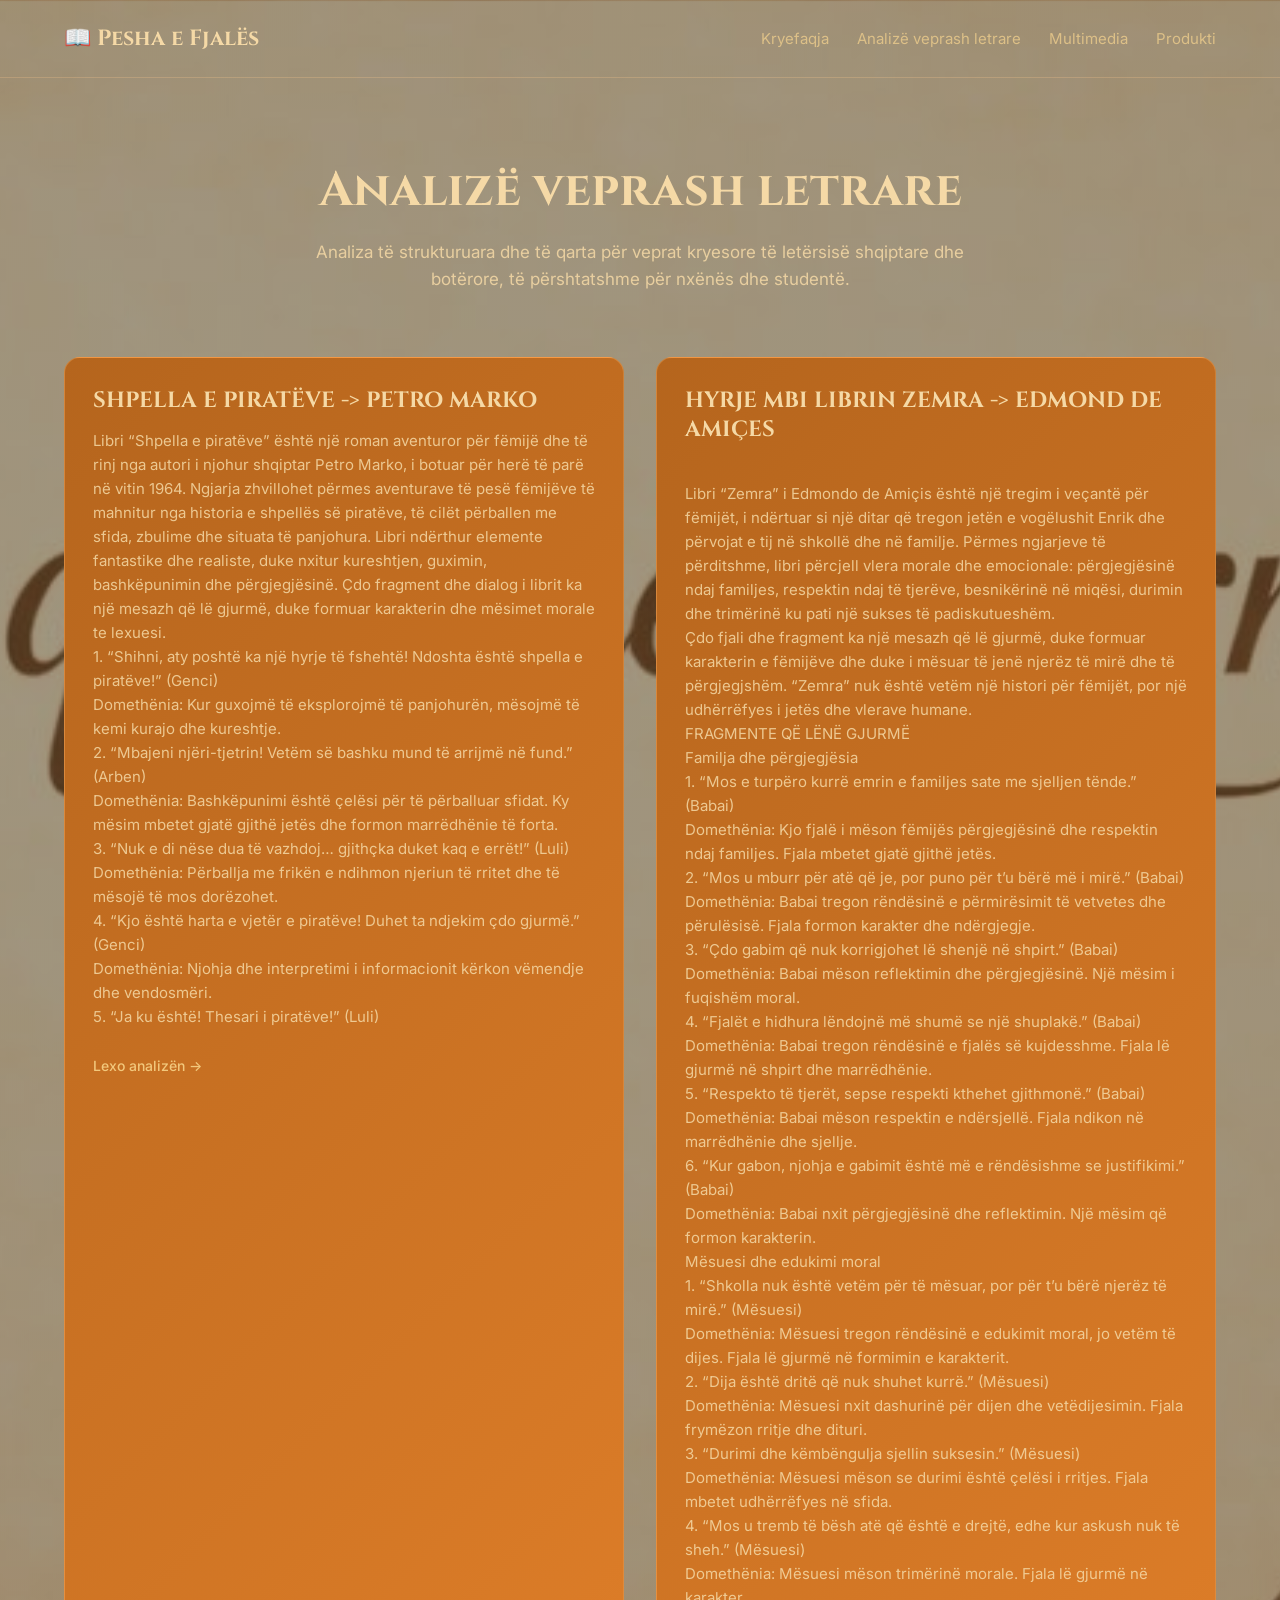
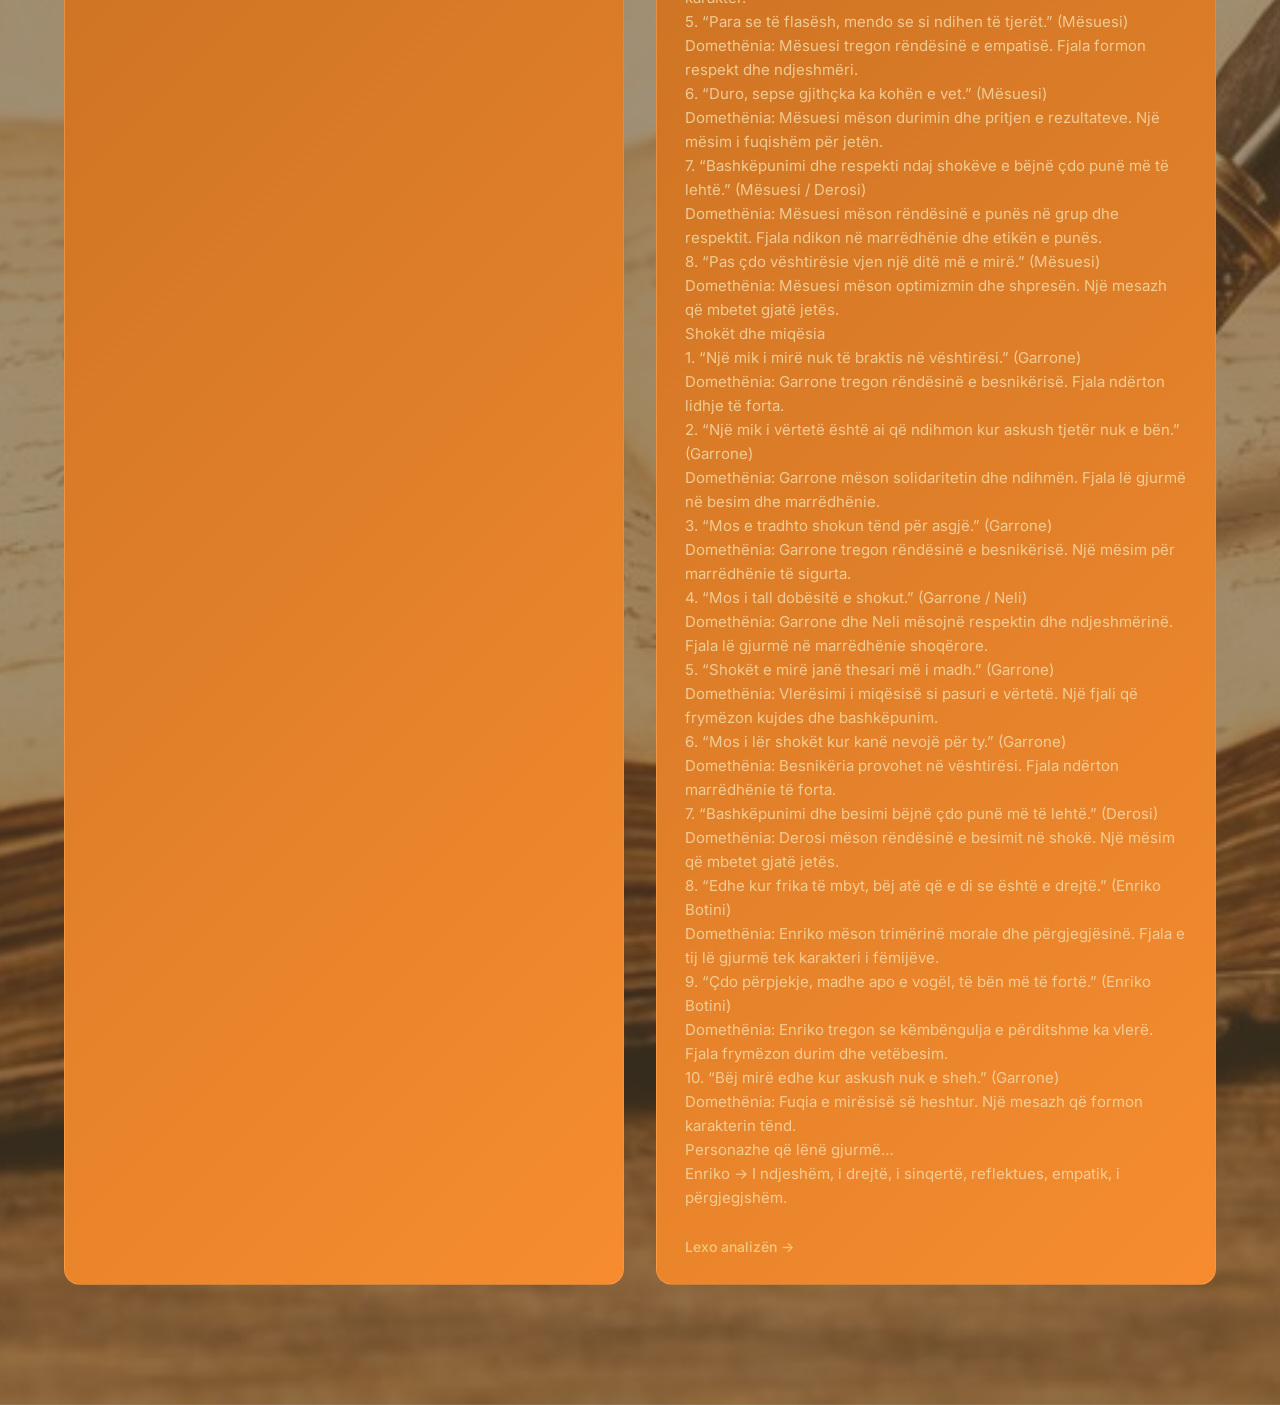
==== alv.html @ 5b31525b "Added Files" ====
<!DOCTYPE html>
<html lang="sq">
<head>
  <meta charset="UTF-8" />
  <meta name="viewport" content="width=device-width, initial-scale=1.0" />
  <title>Pesha e Fjalës – Analizë veprash letrare</title>

  <!-- Fonts -->
  <link href="https://fonts.googleapis.com/css2?family=Cinzel:wght@500;700&family=Inter:wght@300;400;500&display=swap" rel="stylesheet">

  <style>
    * {
      margin: 0;
      padding: 0;
      box-sizing: border-box;
    }

    body {
      font-family: Inter, sans-serif;
      color: #f5d9a6;
        background:
          linear-gradient(rgba(91, 76, 49, 0.578), rgba(91, 76, 49, 0.578)),
          url("WhatsApp\ Image\ 2026-04-01\ at\ 10.47.41\ PM.jpeg");

      background-size: cover;
      background-position: center;
      min-height: 100vh;
    }

    /* ===== NAVBAR ===== */
    header {
      display: flex;
      justify-content: space-between;
      align-items: center;
      padding: 24px 64px;
      border-bottom: 1px solid rgba(255, 200, 140, 0.25);
    }

    .logo {
      font-family: Cinzel, serif;
      font-size: 22px;
      font-weight: 700;
      display: flex;
      align-items: center;
      gap: 10px;
    }

    nav {
      display: flex;
      gap: 28px;
    }

    nav a {
      text-decoration: none;
      color: #e8c98b;
      font-size: 15px;
      opacity: 0.85;
    }

    nav a:hover {
      opacity: 1;
    }

    /* ===== PAGE CONTENT ===== */
    .analysis-page {
      padding: 80px 64px 120px;
    }

    .analysis-header {
      max-width: 720px;
      margin: 0 auto 64px;
      text-align: center;
    }

    .analysis-header h1 {
      font-family: Cinzel, serif;
      font-size: 48px;
      margin-bottom: 16px;
    }

    .analysis-header p {
      font-size: 17px;
      line-height: 1.6;
      opacity: 0.85;
    }

    /* ===== GRID ===== */
    .analysis-grid {
      display: grid;
      grid-template-columns: repeat(auto-fit, minmax(420px, 1fr));
      gap: 32px;
      max-width: 1600px;
      margin: 0 auto;
    }

    /* ===== CARD ===== */
    .analysis-card {
      background:linear-gradient(135deg,#b5651d,#f68c2f);
      border: 1px solid rgba(255, 190, 120, 0.3);
      border-radius: 16px;
      padding: 28px;
      transition: transform 0.25s ease, border-color 0.25s ease;
      cursor: pointer;
    }

    .analysis-card:hover {
      transform: translateY(-6px);
      border-color: rgba(255, 190, 120, 0.6);
    }

    .analysis-card h3 {
      font-family: Cinzel, serif;
      font-size: 22px;
      margin-bottom: 14px;
    }

    .analysis-card p {
      font-size: 15px;
      line-height: 1.6;
      opacity: 0.85;
      margin-bottom: 20px;
    }

    .analysis-card span {
      font-size: 14px;
      font-weight: 500;
      color: #f2c87c;
    }

    .full-analysis {
      max-height: 0;
      overflow: hidden;
      transition: max-height 0.4s ease, opacity 0.3s ease;
      opacity: 0;
    }

    .analysis-card.expanded .full-analysis {
      max-height: 650px;
      opacity: 1;
    }

    .read-more {
      cursor: pointer;
      display: inline-block;
      margin-top: 8px;
    }


    @media (max-width: 1024px) {
  .analysis-page {
    padding: 60px 32px 100px;
  }

  header {
    padding: 18px 30px;
  }

  .analysis-grid {
    grid-template-columns: 1fr;
  }
}

@media (max-width: 768px) {

  header {
    flex-direction: column;
    gap: 16px;
    align-items: flex-start;
  }

  nav {
    flex-wrap: wrap;
    gap: 12px;
  }

  .analysis-page {
    padding: 50px 20px 90px;
  }

  .analysis-header h1 {
    font-size: 40px;
  }

  .analysis-card {
    padding: 22px;
  }
}

@media (max-width: 480px) {

  .analysis-header h1 {
    font-size: 32px;
  }

  .analysis-header p {
    font-size: 15px;
  }

  .analysis-card h3 {
    font-size: 18px;
  }

  .analysis-card p {
    font-size: 14px;
  }

  .analysis-card {
    padding: 18px;
  }

  .read-more {
    font-size: 13px;
  }
}

.analysis-card.expanded {
  border-color: rgba(255, 200, 140, 0.8);
}

  </style>
</head>


<body>

  <!-- NAVBAR -->
  <header>
    <div class="logo">📖 Pesha e Fjalës</div>
    <nav>
    <a href="index.html">Kryefaqja</a>
    <a href="alv.html">Analizë veprash letrare</a>
    <a href="rstk.html">Multimedia</a>
    <a href="njtprgj.html">Produkti</a>
    </nav>
  </header>

  <!-- PAGE CONTENT -->
  <section class="analysis-page">

    <div class="analysis-header">
      <h1>Analizë veprash letrare</h1>
      <p>
        Analiza të strukturuara dhe të qarta për veprat kryesore të letërsisë
        shqiptare dhe botërore, të përshtatshme për nxënës dhe studentë.
      </p>
    </div>

    <div class="analysis-grid">

      <div class="analysis-card">
        <h3>SHPELLA E PIRATËVE  ->  PETRO MARKO</h3>

        <p class="preview">
                      Libri “Shpella e piratëve” është një roman aventuror për fëmijë dhe të rinj nga autori i njohur shqiptar Petro Marko, i botuar për herë të parë në vitin 1964. Ngjarja zhvillohet përmes aventurave të pesë fëmijëve të mahnitur nga historia e shpellës së piratëve, të cilët përballen me sfida, zbulime dhe situata të panjohura. Libri ndërthur elemente fantastike dhe realiste, duke nxitur kureshtjen, guximin, bashkëpunimin dhe përgjegjësinë. Çdo fragment dhe dialog i librit ka një mesazh që lë gjurmë, duke formuar karakterin dhe mësimet morale te lexuesi.
<br>1. “Shihni, aty poshtë ka një hyrje të fshehtë! Ndoshta është shpella e piratëve!” (Genci)
<br>Domethënia: Kur guxojmë të eksplorojmë të panjohurën, mësojmë të kemi kurajo dhe kureshtje. 
<br>2. “Mbajeni njëri-tjetrin! Vetëm së bashku mund të arrijmë në fund.” (Arben)
<br>Domethënia: Bashkëpunimi është çelësi për të përballuar sfidat. Ky mësim mbetet gjatë gjithë jetës dhe formon marrëdhënie të forta.
<br>3. “Nuk e di nëse dua të vazhdoj… gjithçka duket kaq e errët!” (Luli)
<br>Domethënia: Përballja me frikën e ndihmon njeriun të rritet dhe të mësojë të mos dorëzohet.                                                                                                                                                                                     
<br>4. “Kjo është harta e vjetër e piratëve! Duhet ta ndjekim çdo gjurmë.” (Genci)
<br>Domethënia: Njohja dhe interpretimi i informacionit kërkon vëmendje dhe vendosmëri. 
<br>5. “Ja ku është! Thesari i piratëve!” (Luli)

        </p>

        <!-- PJESA E FSHEHUR -->
        <div class="full-analysis">
          <p>

<br>Domethënia: Përpjekja dhe këmbëngulja shpërblehen. Ky fragment nxit durim dhe këmbëngulje për të arritur qëllimet.
<br>6.“Nëse nuk do kishim lexuar mirë hartenë, mund të kishim humbur.” (Genci)
<br>Domethënia: Gabimet janë pjesë e mësimit. Reflektimi mbi to i bën fëmijët më të kujdesshëm dhe më të mençur.
<br>7.“Mos e lër Lulin pas, edhe pse ecim ngadalë.” (Arben)
<br>Domethënia: Kujdesi për të tjerët dhe solidariteti krijojnë besim dhe lidhje të forta në grup.
<br>8. “Nuk ka rëndësi sa e vështirë duket, duhet të vazhdojmë.” (Genci)
<br>Domethënia: Kurajo dhe vendosmëri janë mësime që mbeten gjatë jetës dhe ndihmojnë për të përballuar çdo sfidë.
<br>9. “Edhe pse u trembëm, jemi më të fortë së bashku!” (Arben)
<br>Domethënia: Sfida forcon bashkëpunimin dhe miqësinë. Fjala nxit unitet dhe besim tek grupi.

          </p>
        </div>

        <span class="read-more">Lexo analizën →</span>
      </div>


      <div class="analysis-card">
        <h3>HYRJE MBI LIBRIN ZEMRA -> EDMOND DE AMIÇES</h3>

        <p class="preview">
<br>Libri “Zemra” i Edmondo de Amiçis është një tregim i veçantë për fëmijët, i ndërtuar si një ditar që tregon jetën e vogëlushit Enrik dhe përvojat e tij në shkollë dhe në familje. Përmes ngjarjeve të përditshme, libri përcjell vlera morale dhe emocionale: përgjegjësinë ndaj familjes, respektin ndaj të tjerëve, besnikërinë në miqësi, durimin dhe trimërinë ku pati një sukses të padiskutueshëm.
<br>Çdo fjali dhe fragment ka një mesazh që lë gjurmë, duke formuar karakterin e fëmijëve dhe duke i mësuar të jenë njerëz të mirë dhe të përgjegjshëm. “Zemra” nuk është vetëm një histori për fëmijët, por një udhërrëfyes i jetës dhe vlerave humane.
<br> FRAGMENTE QË LËNË GJURMË
<br>Familja dhe përgjegjësia
<br>1. “Mos e turpëro kurrë emrin e familjes sate me sjelljen tënde.” (Babai)
<br>Domethënia: Kjo fjalë i mëson fëmijës përgjegjësinë dhe respektin ndaj familjes. Fjala mbetet gjatë gjithë jetës.
<br>2. “Mos u mburr për atë që je, por puno për t’u bërë më i mirë.” (Babai)
<br>Domethënia: Babai tregon rëndësinë e përmirësimit të vetvetes dhe përulësisë. Fjala formon karakter dhe ndërgjegje.
<br>3. “Çdo gabim që nuk korrigjohet lë shenjë në shpirt.” (Babai)
<br>Domethënia: Babai mëson reflektimin dhe përgjegjësinë. Një mësim i fuqishëm moral.
<br>4. “Fjalët e hidhura lëndojnë më shumë se një shuplakë.” (Babai)
<br>Domethënia: Babai tregon rëndësinë e fjalës së kujdesshme. Fjala lë gjurmë në shpirt dhe marrëdhënie.
<br>5. “Respekto të tjerët, sepse respekti kthehet gjithmonë.” (Babai)
<br>Domethënia: Babai mëson respektin e ndërsjellë. Fjala ndikon në marrëdhënie dhe sjellje.
<br>6. “Kur gabon, njohja e gabimit është më e rëndësishme se justifikimi.” (Babai)
<br>Domethënia: Babai nxit përgjegjësinë dhe reflektimin. Një mësim që formon karakterin.
<br> Mësuesi dhe edukimi moral

<br>1. “Shkolla nuk është vetëm për të mësuar, por për t’u bërë njerëz të mirë.” (Mësuesi)
<br>Domethënia: Mësuesi tregon rëndësinë e edukimit moral, jo vetëm të dijes. Fjala lë gjurmë në formimin e karakterit.
<br>2. “Dija është dritë që nuk shuhet kurrë.” (Mësuesi)
<br>Domethënia: Mësuesi nxit dashurinë për dijen dhe vetëdijesimin. Fjala frymëzon rritje dhe dituri.
<br>3. “Durimi dhe këmbëngulja sjellin suksesin.” (Mësuesi)
<br>Domethënia: Mësuesi mëson se durimi është çelësi i rritjes. Fjala mbetet udhërrëfyes në sfida.
<br>4. “Mos u tremb të bësh atë që është e drejtë, edhe kur askush nuk të sheh.” (Mësuesi)
<br>Domethënia: Mësuesi mëson trimërinë morale. Fjala lë gjurmë në karakter.
<br>5. “Para se të flasësh, mendo se si ndihen të tjerët.” (Mësuesi)
<br>Domethënia: Mësuesi tregon rëndësinë e empatisë. Fjala formon respekt dhe ndjeshmëri.
<br>6. “Duro, sepse gjithçka ka kohën e vet.” (Mësuesi)
<br>Domethënia: Mësuesi mëson durimin dhe pritjen e rezultateve. Një mësim i fuqishëm për jetën.
<br>7. “Bashkëpunimi dhe respekti ndaj shokëve e bëjnë çdo punë më të lehtë.” (Mësuesi / Derosi)
<br>Domethënia: Mësuesi mëson rëndësinë e punës në grup dhe respektit. Fjala ndikon në marrëdhënie dhe etikën e punës.
<br>8. “Pas çdo vështirësie vjen një ditë më e mirë.” (Mësuesi)
<br>Domethënia: Mësuesi mëson optimizmin dhe shpresën. Një mesazh që mbetet gjatë jetës. 
<br>Shokët dhe miqësia
<br>1. “Një mik i mirë nuk të braktis në vështirësi.” (Garrone)
<br>Domethënia: Garrone tregon rëndësinë e besnikërisë. Fjala ndërton lidhje të forta.
<br>2. “Një mik i vërtetë është ai që ndihmon kur askush tjetër nuk e bën.” (Garrone)
<br>Domethënia: Garrone mëson solidaritetin dhe ndihmën. Fjala lë gjurmë në besim dhe marrëdhënie.
<br>3. “Mos e tradhto shokun tënd për asgjë.” (Garrone)
<br>Domethënia: Garrone tregon rëndësinë e besnikërisë. Një mësim për marrëdhënie të sigurta.
<br>4. “Mos i tall dobësitë e shokut.” (Garrone / Neli)
<br>Domethënia: Garrone dhe Neli mësojnë respektin dhe ndjeshmërinë. Fjala lë gjurmë në marrëdhënie shoqërore.
<br>5. “Shokët e mirë janë thesari më i madh.” (Garrone)
<br>Domethënia: Vlerësimi i miqësisë si pasuri e vërtetë. Një fjali që frymëzon kujdes dhe bashkëpunim.
<br>6. “Mos i lër shokët kur kanë nevojë për ty.” (Garrone)
<br>Domethënia: Besnikëria provohet në vështirësi. Fjala ndërton marrëdhënie të forta.
<br>7. “Bashkëpunimi dhe besimi bëjnë çdo punë më të lehtë.” (Derosi)
<br>Domethënia: Derosi mëson rëndësinë e besimit në shokë. Një mësim që mbetet gjatë jetës.
<br>8. “Edhe kur frika të mbyt, bëj atë që e di se është e drejtë.” (Enriko Botini)
<br>Domethënia: Enriko mëson trimërinë morale dhe përgjegjësinë. Fjala e tij lë gjurmë tek karakteri i fëmijëve.
<br>9. “Çdo përpjekje, madhe apo e vogël, të bën më të fortë.” (Enriko Botini)
<br>Domethënia: Enriko tregon se këmbëngulja e përditshme ka vlerë. Fjala frymëzon durim dhe vetëbesim.
<br>10. “Bëj mirë edhe kur askush nuk e sheh.” (Garrone)
<br>Domethënia: Fuqia e mirësisë së heshtur. Një mesazh që formon karakterin tënd.
<br>Personazhe që lënë gjurmë…
<br> Enriko ->  I ndjeshëm, i drejtë, i sinqertë, reflektues, empatik, i përgjegjshëm.

        </p>

        <!-- PJESA E FSHEHUR -->
        <div class="full-analysis">
          <p>

<br>Mesazhi: Të jesh i mirë dhe i ndershëm është forca më e madhe. Të reflektosh mbi veprimet e tua të bën njeri më të mirë.
<br> Mësuesi ->  I drejtë, i përkushtuar, i duruar, i dashur, edukues, autoritar pozitiv.
<br>Mesazhi: Mësuesi formon si mendjen, ashtu edhe karakterin. Drejtësia dhe përkushtimi fitojnë respekt.
<br> Garrone ->  I fortë, zemërmirë, i guximshëm, mbrojtës, i drejtë, besnik.
<br>Mesazhi: Forca e vërtetë qëndron në mbrojtjen e të dobëtit. Mirësia është shenjë force.
<br>Derosi -> Ozgjuar, punëtor, i disiplinuar, i përkushtuar, i përulur, shembullor.
<br>Mesazhi: Suksesi arrihet me punë dhe përkushtim. Dija duhet të shoqërohet me përulësi.
<br> Koreti ->  Punëtor, i ndershëm, i përgjegjshëm, këmbëngulës, i thjeshtë, i fortë shpirtërisht.
<br>Mesazhi: Puna është vlerë dhe dinjitet. Sakrifica të bën më të fortë.
<br> Prekosi ->  I turpshëm, i ndjeshëm, i duruar, i mirë, i përvuajtur, i përkushtuar.
<br>Mesazhi: Mos gjyko nga pamja apo gjendja. Edhe në vështirësi mund të mbetesh i mirë.
<br> Neli ->  I ndjeshëm, i pasigurt, i mirë, i qetë, i turpshëm, i brishtë.
<br>Mesazhi: Duhet të tregojmë empati dhe mirësi.Dobësia fizike nuk përcakton vlerën e njeriut. 
<br>Franti  -> I pabindur, i ashpër, i pandjeshëm, rebel, provokues, negativ.
<br>Mesazhi: Sjellja e keqe të çon në izolim. Mungesa e vlerave dëmton veten dhe të tjerët.
<br> Stardi  ->    Këmbëngulës, punëtor, i disiplinuar, i vendosur, serioz, i palodhur.
<br>Mesazhi: Me vullnet arrihet gjithçka. Përpjekja është çelësi i suksesit.



          </p>
        </div>

        <span class="read-more">Lexo analizën →</span>
      
  </section>

</body>
<script>
  document.querySelectorAll(".read-more").forEach(button => {
    button.addEventListener("click", () => {
      const card = button.closest(".analysis-card");
      card.classList.toggle("expanded");

      button.textContent = card.classList.contains("expanded")
        ? "Mbyll analizën ←"
        : "Lexo analizën →";
    });
  });
</script>
</html>
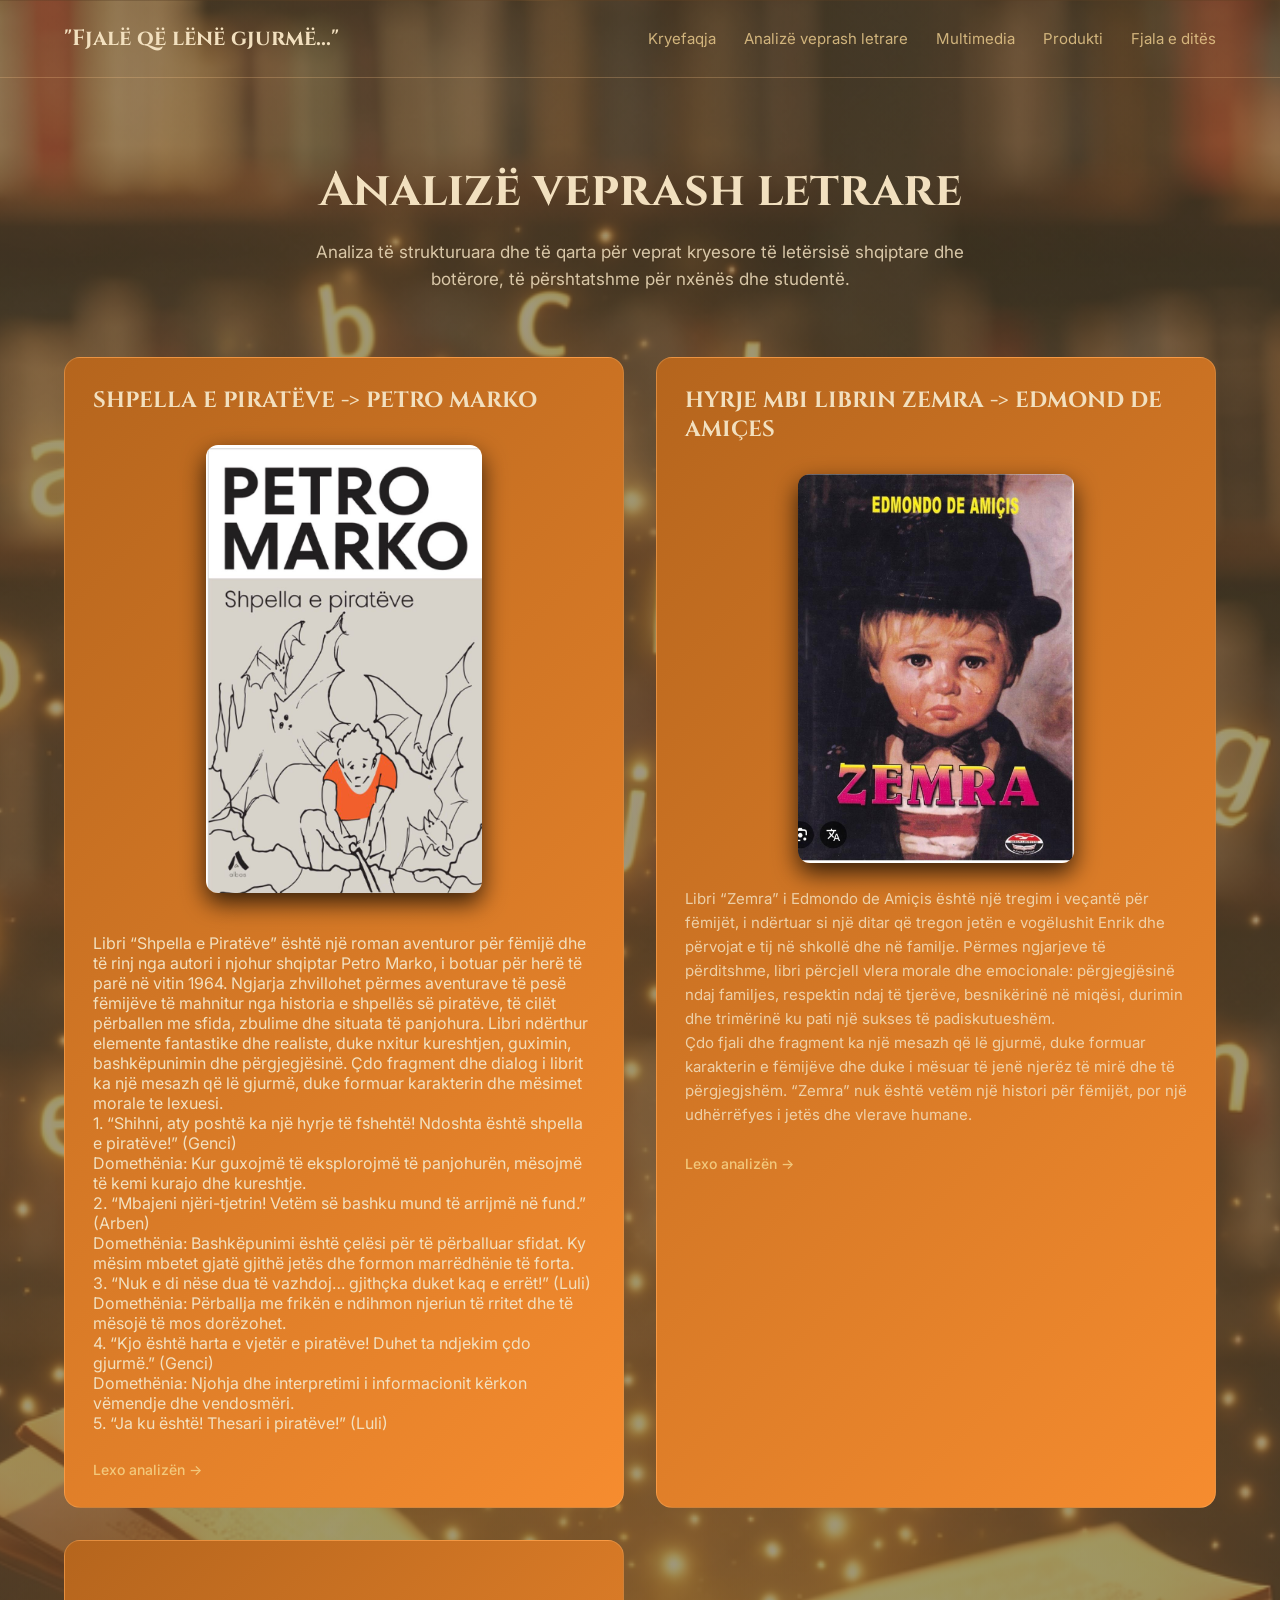
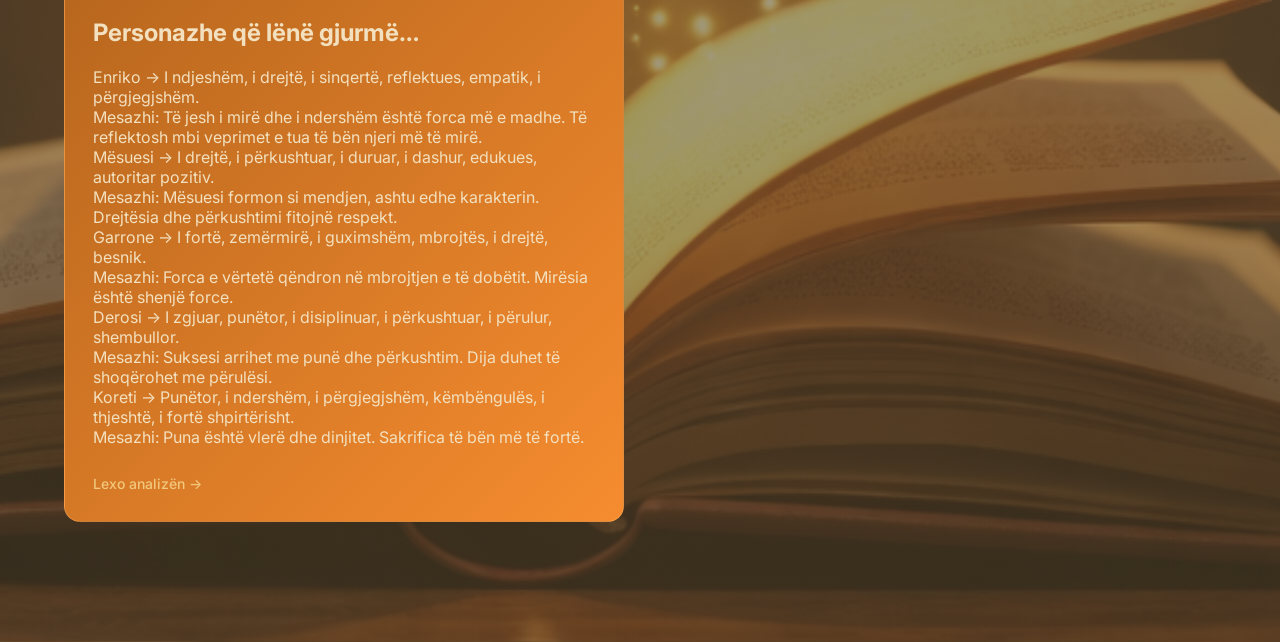
==== commit cf228e4d: "done" ====
--- a/alv.html
+++ b/alv.html
@@ -17,7 +17,7 @@
 
     body {
       font-family: Inter, sans-serif;
-      color: #f5d9a6;
+      color: #f2e0bf;
         background:
           linear-gradient(rgba(91, 76, 49, 0.578), rgba(91, 76, 49, 0.578)),
           url("WhatsApp\ Image\ 2026-04-01\ at\ 10.47.41\ PM.jpeg");
@@ -159,7 +159,20 @@
     grid-template-columns: 1fr;
   }
 }
-
+.chart-wrapper {
+  display: flex;
+  justify-content: center;
+  align-items: center;
+  margin-top: 30px;        /* e bën më të largët nga teksti */
+}
+
+.chart-wrapper img {
+  width: 55%;              /* e bën më të vogël */
+  max-width: 700px;        /* nuk e bën shumë të madhe në desktop */
+  filter: brightness(1); /* e errëson imazhin */
+  border-radius: 12px;     /* e bën më bukur */
+  box-shadow: 0 10px 25px rgba(0, 0, 0, 0.749);
+}
 @media (max-width: 768px) {
 
   header {
@@ -225,12 +238,13 @@
 
   <!-- NAVBAR -->
   <header>
-    <div class="logo">📖 Pesha e Fjalës</div>
+    <div class="logo">"Fjalë që lënë gjurmë..."</div>
     <nav>
     <a href="index.html">Kryefaqja</a>
     <a href="alv.html">Analizë veprash letrare</a>
     <a href="rstk.html">Multimedia</a>
     <a href="njtprgj.html">Produkti</a>
+    <a href="fjala.html">Fjala e ditës</a>
     </nav>
   </header>
 
@@ -251,7 +265,11 @@
         <h3>SHPELLA E PIRATËVE  ->  PETRO MARKO</h3>
 
         <p class="preview">
-                      Libri “Shpella e piratëve” është një roman aventuror për fëmijë dhe të rinj nga autori i njohur shqiptar Petro Marko, i botuar për herë të parë në vitin 1964. Ngjarja zhvillohet përmes aventurave të pesë fëmijëve të mahnitur nga historia e shpellës së piratëve, të cilët përballen me sfida, zbulime dhe situata të panjohura. Libri ndërthur elemente fantastike dhe realiste, duke nxitur kureshtjen, guximin, bashkëpunimin dhe përgjegjësinë. Çdo fragment dhe dialog i librit ka një mesazh që lë gjurmë, duke formuar karakterin dhe mësimet morale te lexuesi.
+          <div class="chart-wrapper">
+  <img src="WhatsApp Image 2026-04-15 at 12.50.11.jpeg" alt="">
+</div>
+<br><br>
+                      Libri “Shpella e Piratëve” është një roman aventuror për fëmijë dhe të rinj nga autori i njohur shqiptar Petro Marko, i botuar për herë të parë në vitin 1964. Ngjarja zhvillohet përmes aventurave të pesë fëmijëve të mahnitur nga historia e shpellës së piratëve, të cilët përballen me sfida, zbulime dhe situata të panjohura. Libri ndërthur elemente fantastike dhe realiste, duke nxitur kureshtjen, guximin, bashkëpunimin dhe përgjegjësinë. Çdo fragment dhe dialog i librit ka një mesazh që lë gjurmë, duke formuar karakterin dhe mësimet morale te lexuesi.
 <br>1. “Shihni, aty poshtë ka një hyrje të fshehtë! Ndoshta është shpella e piratëve!” (Genci)
 <br>Domethënia: Kur guxojmë të eksplorojmë të panjohurën, mësojmë të kemi kurajo dhe kureshtje. 
 <br>2. “Mbajeni njëri-tjetrin! Vetëm së bashku mund të arrijmë në fund.” (Arben)
@@ -278,6 +296,8 @@
 <br>9. “Edhe pse u trembëm, jemi më të fortë së bashku!” (Arben)
 <br>Domethënia: Sfida forcon bashkëpunimin dhe miqësinë. Fjala nxit unitet dhe besim tek grupi.
 
+
+
           </p>
         </div>
 
@@ -287,11 +307,19 @@
 
       <div class="analysis-card">
         <h3>HYRJE MBI LIBRIN ZEMRA -> EDMOND DE AMIÇES</h3>
-
+        <div class="chart-wrapper">
+  <img src="WhatsApp Image 2026-04-15 at 12.50.08.jpeg" alt="">
+</div>
         <p class="preview">
 <br>Libri “Zemra” i Edmondo de Amiçis është një tregim i veçantë për fëmijët, i ndërtuar si një ditar që tregon jetën e vogëlushit Enrik dhe përvojat e tij në shkollë dhe në familje. Përmes ngjarjeve të përditshme, libri përcjell vlera morale dhe emocionale: përgjegjësinë ndaj familjes, respektin ndaj të tjerëve, besnikërinë në miqësi, durimin dhe trimërinë ku pati një sukses të padiskutueshëm.
 <br>Çdo fjali dhe fragment ka një mesazh që lë gjurmë, duke formuar karakterin e fëmijëve dhe duke i mësuar të jenë njerëz të mirë dhe të përgjegjshëm. “Zemra” nuk është vetëm një histori për fëmijët, por një udhërrëfyes i jetës dhe vlerave humane.
-<br> FRAGMENTE QË LËNË GJURMË
+
+        </p>
+
+        <!-- PJESA E FSHEHUR -->
+        <div class="full-analysis">
+          <p>
+<h1><br> FRAGMENTE QË LËNË GJURMË</h1>
 <br>Familja dhe përgjegjësia
 <br>1. “Mos e turpëro kurrë emrin e familjes sate me sjelljen tënde.” (Babai)
 <br>Domethënia: Kjo fjalë i mëson fëmijës përgjegjësinë dhe respektin ndaj familjes. Fjala mbetet gjatë gjithë jetës.
@@ -344,24 +372,62 @@
 <br>Domethënia: Enriko tregon se këmbëngulja e përditshme ka vlerë. Fjala frymëzon durim dhe vetëbesim.
 <br>10. “Bëj mirë edhe kur askush nuk e sheh.” (Garrone)
 <br>Domethënia: Fuqia e mirësisë së heshtur. Një mesazh që formon karakterin tënd.
-<br>Personazhe që lënë gjurmë…
+
+
+<br>1. “Një mik i mirë nuk të braktis në vështirësi.” (Garrone)
+<br>Domethënia: Garrone tregon rëndësinë e besnikërisë. Fjala ndërton lidhje të forta.
+<br>2. “Një mik i vërtetë është ai që ndihmon kur askush tjetër nuk e bën.” (Garrone)
+<br>Domethënia: Garrone mëson solidaritetin dhe ndihmën. Fjala lë gjurmë në besim dhe marrëdhënie.
+<br>3. “Mos e tradhto shokun tënd për asgjë.” (Garrone)
+<br>Domethënia: Garrone tregon rëndësinë e besnikërisë. Një mësim për marrëdhënie të sigurta.
+<br>4. “Mos i tall dobësitë e shokut.” (Garrone / Neli)
+<br>Domethënia: Garrone dhe Neli mësojnë respektin dhe ndjeshmërinë. Fjala lë gjurmë në marrëdhënie shoqërore.
+<br>5. “Shokët e mirë janë thesari më i madh.” (Garrone)
+<br>Domethënia: Vlerësimi i miqësisë si pasuri e vërtetë. Një fjali që frymëzon kujdes dhe bashkëpunim.
+<br>6. “Mos i lër shokët kur kanë nevojë për ty.” (Garrone)
+<br>Domethënia: Besnikëria provohet në vështirësi. Fjala ndërton marrëdhënie të forta.
+<br>7. “Bashkëpunimi dhe besimi bëjnë çdo punë më të lehtë.” (Derosi)
+<br>Domethënia: Derosi mëson rëndësinë e besimit në shokë. Një mësim që mbetet gjatë jetës.
+<br>8. “Edhe kur frika të mbyt, bëj atë që e di se është e drejtë.” (Enriko Botini)
+<br>Domethënia: Enriko mëson trimërinë morale dhe përgjegjësinë. Fjala e tij lë gjurmë tek karakteri i fëmijëve.
+<br>9. “Çdo përpjekje, madhe apo e vogël, të bën më të fortë.” (Enriko Botini)
+<br>Domethënia: Enriko tregon se këmbëngulja e përditshme ka vlerë. Fjala frymëzon durim dhe vetëbesim.
+<br>10. “Bëj mirë edhe kur askush nuk e sheh.” (Garrone)
+<br>Domethënia: Fuqia e mirësisë së heshtur. Një mesazh që formon karakterin tënd.
+
+
+
+          </p>
+
+        </div>
+                  <span class="read-more">Lexo analizën →</span>
+        </div>
+
+        
+
+      <div class="analysis-card">
+        
+
+        <p class="preview">
+<h1><br>Personazhe që lënë gjurmë…</h1>
 <br> Enriko ->  I ndjeshëm, i drejtë, i sinqertë, reflektues, empatik, i përgjegjshëm.
-
-        </p>
-
-        <!-- PJESA E FSHEHUR -->
-        <div class="full-analysis">
-          <p>
-
 <br>Mesazhi: Të jesh i mirë dhe i ndershëm është forca më e madhe. Të reflektosh mbi veprimet e tua të bën njeri më të mirë.
 <br> Mësuesi ->  I drejtë, i përkushtuar, i duruar, i dashur, edukues, autoritar pozitiv.
 <br>Mesazhi: Mësuesi formon si mendjen, ashtu edhe karakterin. Drejtësia dhe përkushtimi fitojnë respekt.
 <br> Garrone ->  I fortë, zemërmirë, i guximshëm, mbrojtës, i drejtë, besnik.
 <br>Mesazhi: Forca e vërtetë qëndron në mbrojtjen e të dobëtit. Mirësia është shenjë force.
-<br>Derosi -> Ozgjuar, punëtor, i disiplinuar, i përkushtuar, i përulur, shembullor.
+<br>Derosi ->  I zgjuar, punëtor, i disiplinuar, i përkushtuar, i përulur, shembullor.
 <br>Mesazhi: Suksesi arrihet me punë dhe përkushtim. Dija duhet të shoqërohet me përulësi.
 <br> Koreti ->  Punëtor, i ndershëm, i përgjegjshëm, këmbëngulës, i thjeshtë, i fortë shpirtërisht.
 <br>Mesazhi: Puna është vlerë dhe dinjitet. Sakrifica të bën më të fortë.
+
+        </p>
+
+        <!-- PJESA E FSHEHUR -->
+        <div class="full-analysis">
+          <p>
+
+
 <br> Prekosi ->  I turpshëm, i ndjeshëm, i duruar, i mirë, i përvuajtur, i përkushtuar.
 <br>Mesazhi: Mos gjyko nga pamja apo gjendja. Edhe në vështirësi mund të mbetesh i mirë.
 <br> Neli ->  I ndjeshëm, i pasigurt, i mirë, i qetë, i turpshëm, i brishtë.
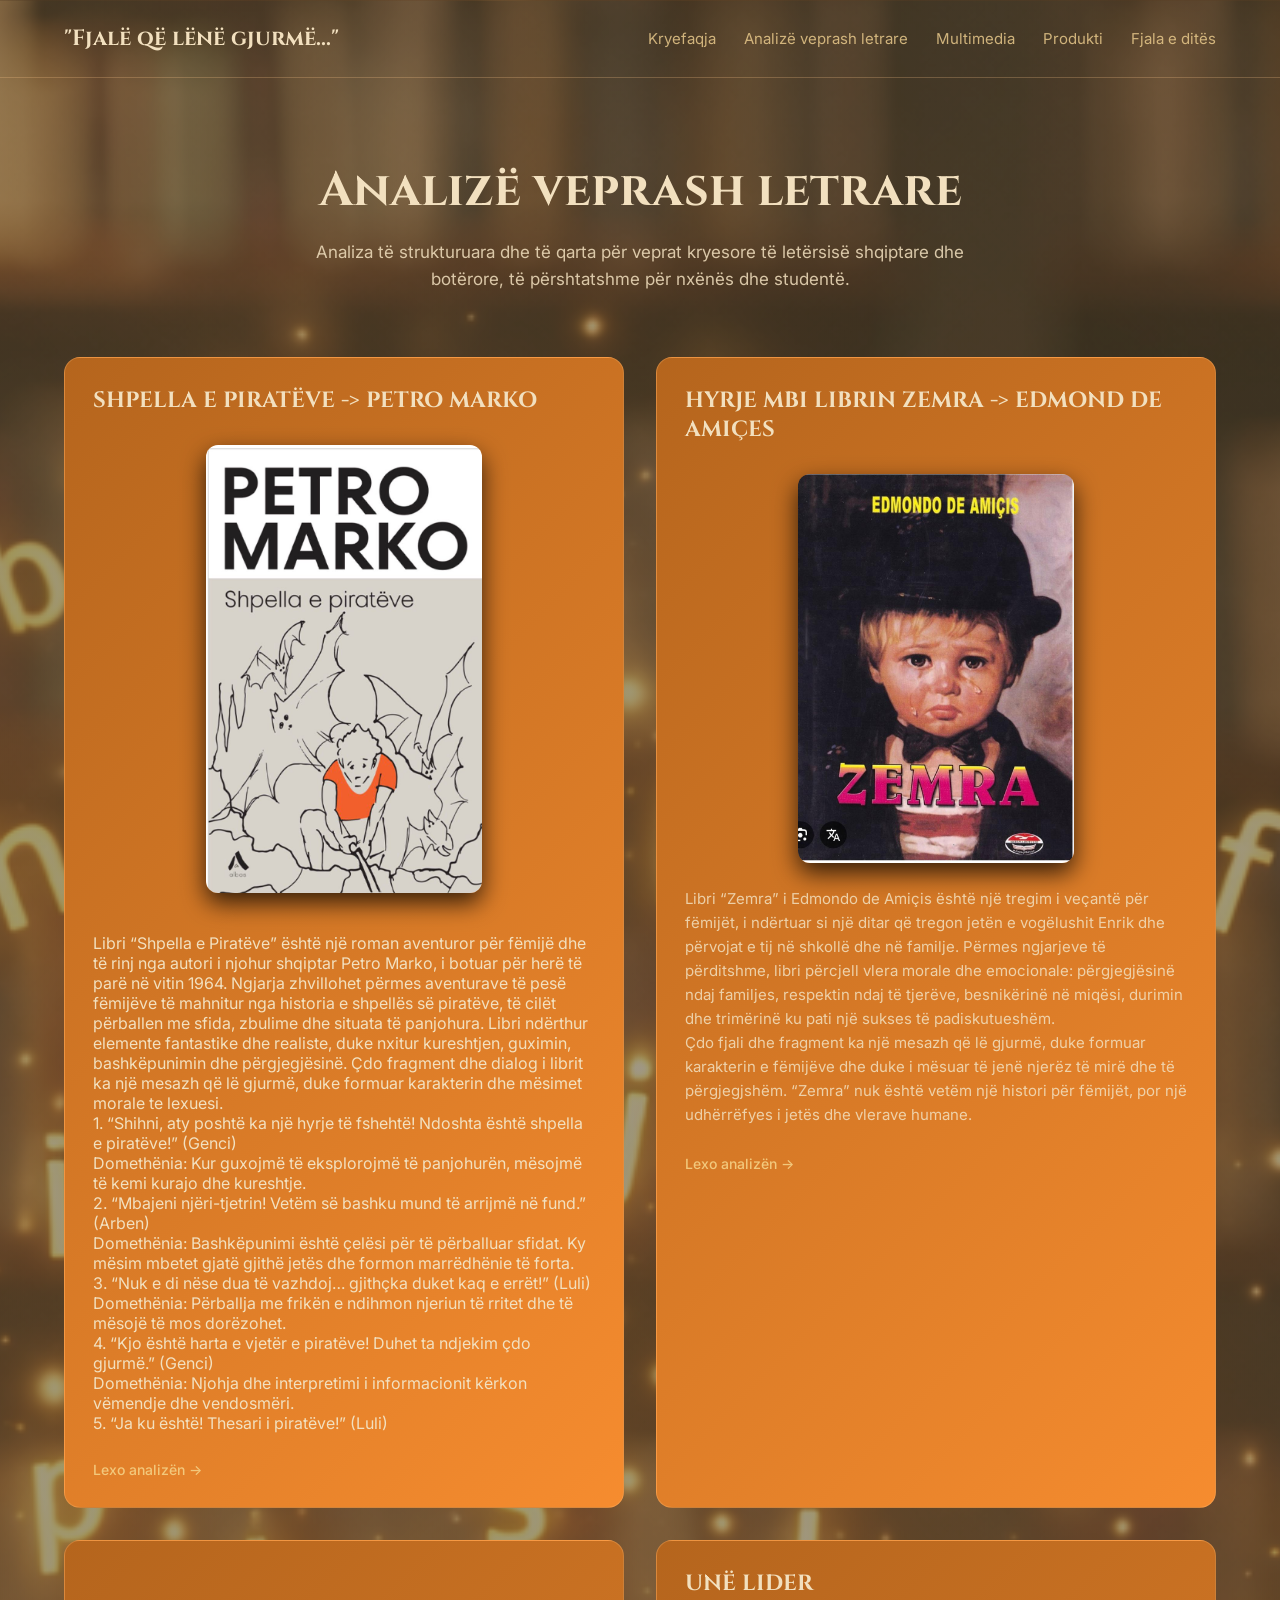
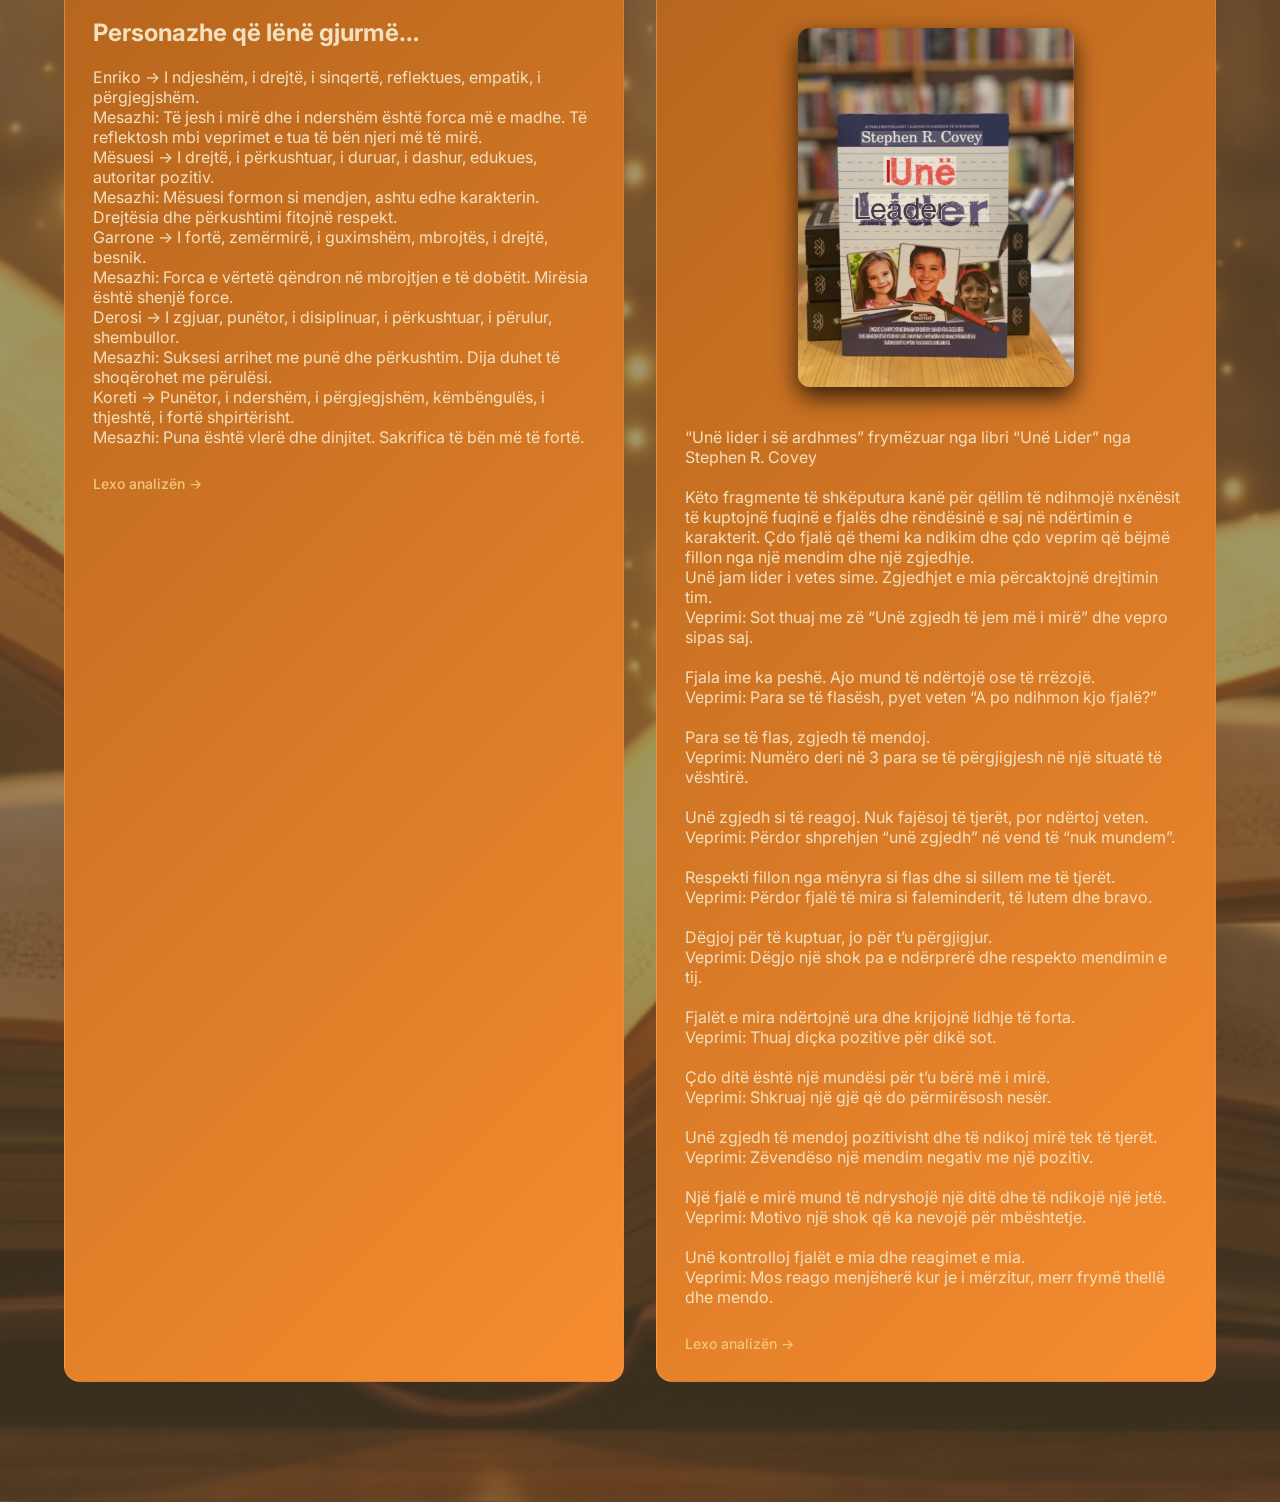
==== commit 87758c1f: "m" ====
--- a/alv.html
+++ b/alv.html
@@ -89,7 +89,7 @@
       display: grid;
       grid-template-columns: repeat(auto-fit, minmax(420px, 1fr));
       gap: 32px;
-      max-width: 1600px;
+      max-width: 2000px;
       margin: 0 auto;
     }
 
@@ -135,7 +135,7 @@
     }
 
     .analysis-card.expanded .full-analysis {
-      max-height: 650px;
+      max-height: 4000px;
       opacity: 1;
     }
 
@@ -443,7 +443,84 @@
         </div>
 
         <span class="read-more">Lexo analizën →</span>
-      
+      </div>
+        <div class="analysis-card">
+        <h3>UNË LIDER</h3>
+
+        <p class="preview">
+          <div class="chart-wrapper">
+  <img src="WhatsApp Image 2026-04-18 at 4.14.40 PM.jpeg" alt="">
+</div>
+<br><br>
+
+        “Unë  lider i së ardhmes” frymëzuar nga libri  “Unë  Lider” nga Stephen R. Covey <br>
+<br>
+Këto fragmente të shkëputura kanë  për qëllim të ndihmojë nxënësit të kuptojnë fuqinë e fjalës dhe rëndësinë e saj në ndërtimin e karakterit. Çdo fjalë që themi ka ndikim dhe çdo veprim që bëjmë fillon nga një mendim dhe një zgjedhje.
+<br>
+Unë jam lider i vetes sime. Zgjedhjet e mia përcaktojnë drejtimin tim. <br>
+Veprimi: Sot thuaj me zë “Unë zgjedh të jem më i mirë” dhe vepro sipas saj. <br>
+<br>
+Fjala ime ka peshë. Ajo mund të ndërtojë ose të rrëzojë. <br>
+Veprimi: Para se të flasësh, pyet veten “A po ndihmon kjo fjalë?” <br>
+<br>
+Para se të flas, zgjedh të mendoj. <br>
+Veprimi: Numëro deri në 3 para se të përgjigjesh në një situatë të vështirë. <br>
+<br>
+Unë zgjedh si të reagoj. Nuk fajësoj të tjerët, por ndërtoj veten. <br>
+Veprimi: Përdor shprehjen “unë zgjedh” në vend të “nuk mundem”. <br>
+<br>
+Respekti fillon nga mënyra si flas dhe si sillem me të tjerët. <br>
+Veprimi: Përdor fjalë të mira si faleminderit, të lutem dhe bravo. <br> 
+<br>
+Dëgjoj për të kuptuar, jo për t’u përgjigjur. <br>
+Veprimi: Dëgjo një shok pa e ndërprerë dhe respekto mendimin e tij. <br>
+<br>
+Fjalët e mira ndërtojnë ura dhe krijojnë lidhje të forta. <br>
+Veprimi: Thuaj diçka pozitive për dikë sot. <br>
+<br>
+Çdo ditë është një mundësi për t’u bërë më i mirë. <br>
+Veprimi: Shkruaj një gjë që do përmirësosh nesër. <br>
+<br>
+Unë zgjedh të mendoj pozitivisht dhe të ndikoj mirë tek të tjerët. <br>
+Veprimi: Zëvendëso një mendim negativ me një pozitiv. <br>
+<br>
+Një fjalë e mirë mund të ndryshojë një ditë dhe të ndikojë një jetë. <br>
+Veprimi: Motivo një shok që ka nevojë për mbështetje. <br>
+<br>
+Unë kontrolloj fjalët e mia dhe reagimet e mia. <br>
+Veprimi: Mos reago menjëherë kur je i mërzitur, merr frymë thellë dhe mendo. <br>
+
+        </p>
+
+        <!-- PJESA E FSHEHUR -->
+        <div class="full-analysis">
+          <p>
+
+            Forca e vërtetë është të zgjedhësh mirësinë dhe respektin. <br>
+Veprimi: Bëj një veprim të mirë pa pritur asgjë në këmbim. <br>
+<br>
+Së bashku jemi më të fortë dhe arrijmë më shumë. <br>
+Veprimi: Ndihmo një shok në një detyrë ose punë. <br>
+<br>
+Unë përmirësohem çdo ditë dhe nuk dorëzohem përballë vështirësive. <br>
+Veprimi: Provo përsëri diçka që të dështoi më parë. <br>
+<br>
+Fjalët e mia janë pasqyra e karakterit tim dhe tregojnë kush jam. <br>
+Veprimi: Zgjidh një fjalë që të përfaqëson sot dhe jetoje atë gjatë gjithë ditës. <br>
+<br>
+Ti je lider. Çdo fjalë që thua dhe çdo zgjedhje që bën lë një gjurmë tek të tjerët dhe tek vetja jote. <br>
+Veprimi: Zgjidh një fjalë sot dhe bëje pjesë të jetës tënde. <br>
+<br>
+Në përfundim, ky libër na kujton se lidershipi fillon nga vetja. Përmes fjalëve të mira, respektit dhe veprimeve të drejta, ne mund të ndikojmë pozitivisht në botën përreth nesh. Çdo nxënës ka fuqinë të bëhet lider dhe të lërë gjurmë të bukura në jetën e të tjerëve. <br>
+
+
+
+
+          </p>
+        </div>
+
+        <span class="read-more">Lexo analizën →</span>
+      </div>
   </section>
 
 </body>
